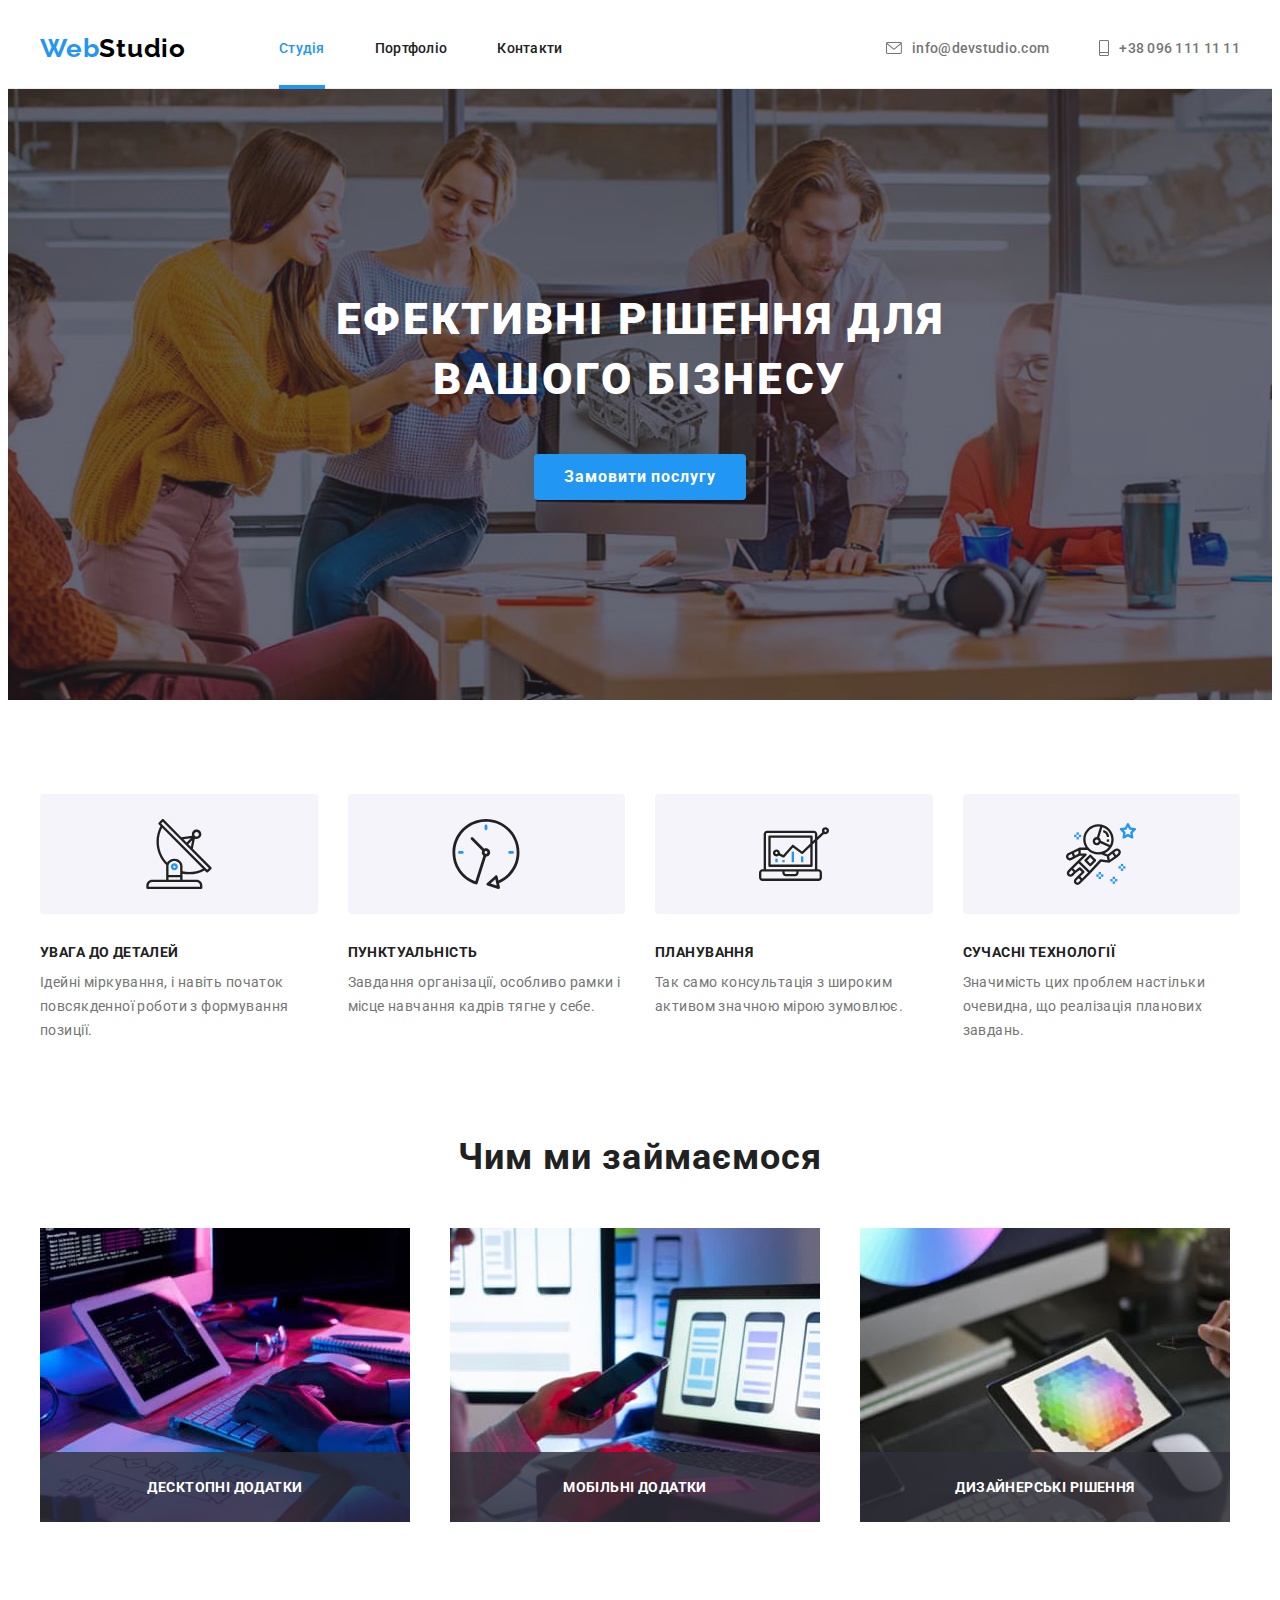
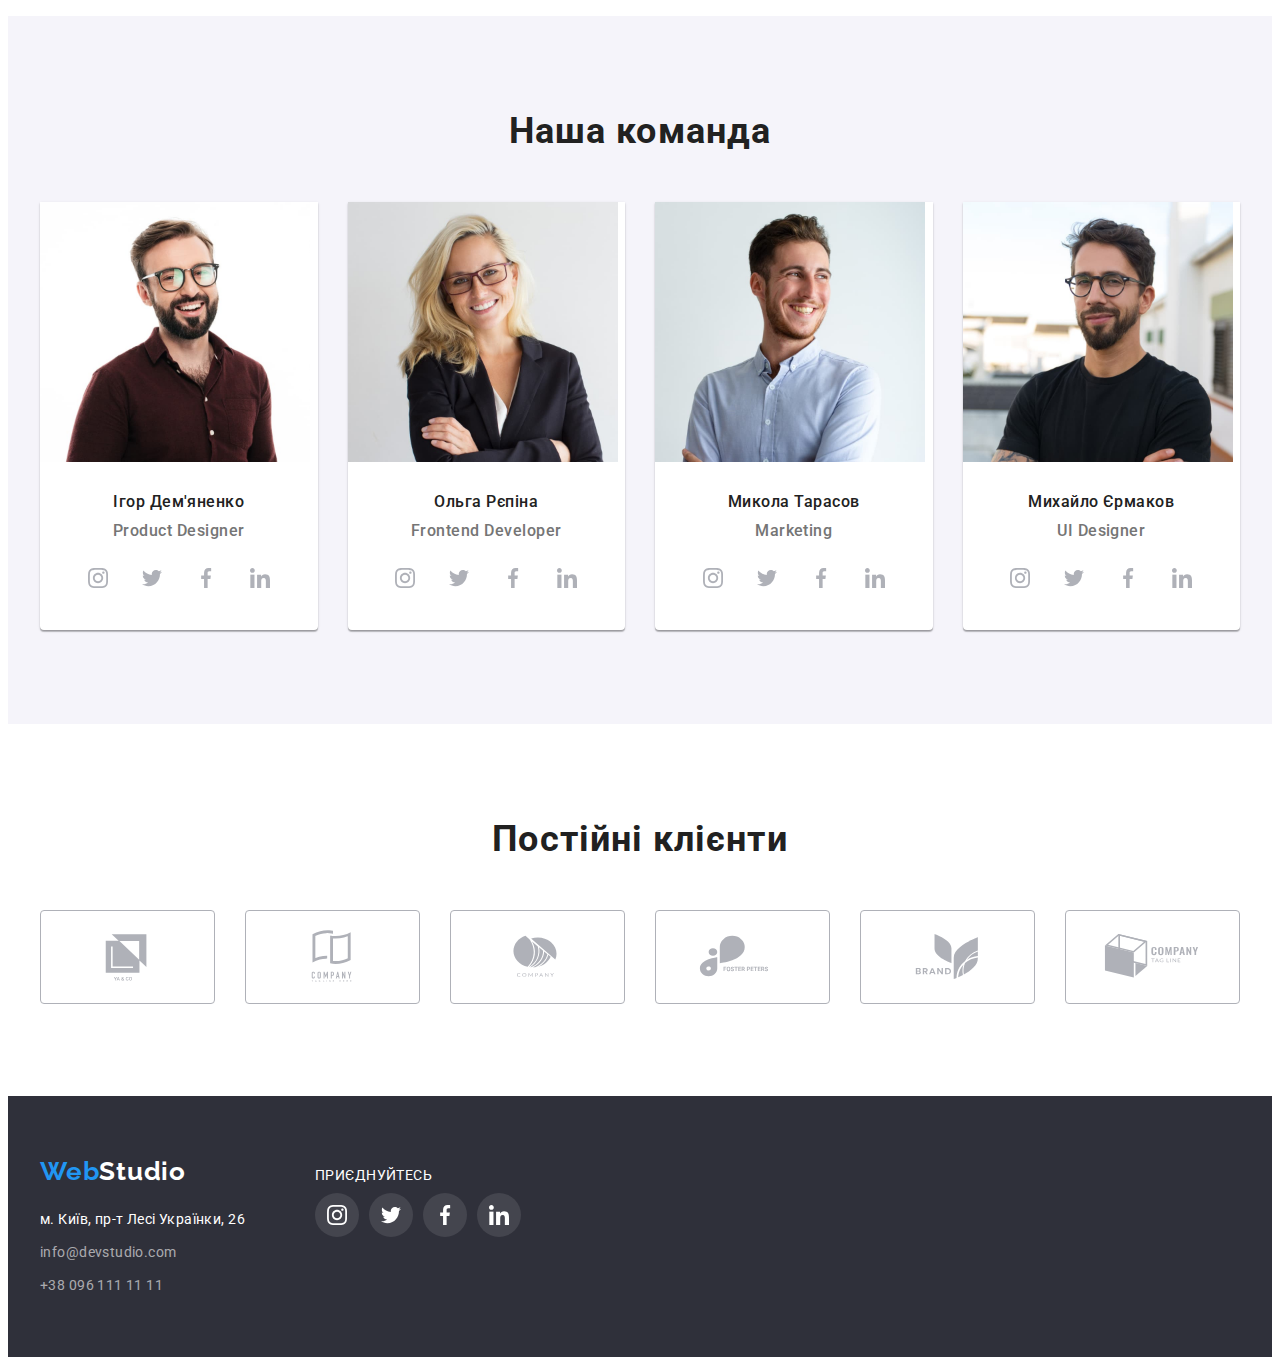
==== index.html @ 65a273dd "Initial commit" ====
<!DOCTYPE html>
<html lang="uk">

<head>
  <meta charset="UTF-8" />
  <meta http-equiv="X-UA-Compatible" content="IE=edge" />
  <meta name="viewport" content="width=device-width, initial-scale=1.0" />
  <title>Головна</title>
  <link rel="preconnect" href="https://fonts.googleapis.com" />
  <link rel="preconnect" href="https://fonts.gstatic.com" crossorigin />
  <link href="https://fonts.googleapis.com/css2?family=Raleway:wght@700&family=Roboto:wght@400;500;700;900&display=swap"
    rel="stylesheet" />
  <link rel="stylesheet" href="https://cdnjs.cloudflare.com/ajax/libs/modern-normalize/1.1.0/modern-normalize.min.css"
    integrity="sha512-wpPYUAdjBVSE4KJnH1VR1HeZfpl1ub8YT/NKx4PuQ5NmX2tKuGu6U/JRp5y+Y8XG2tV+wKQpNHVUX03MfMFn9Q=="
    crossorigin="anonymous" referrerpolicy="no-referrer" />
  <link rel="stylesheet" href="./css/styles.css" />
</head>

<body class="body">
  <!-- Основна навігація сайту -->
  <header class="header">
    <div class="container header-container">
      <a class="header-logo link" href="./index.html">Web<span class="header-logo-second">Studio</span></a>
      <nav class="header-nav">
        <ul class="header-nav-list list">
          <li class="header-nav-item">
            <a class="header-link link current" href="./index.html">Студія</a>
          </li>
          <li class="header-nav-item">
            <a class="header-link link" href="./portfolio.html">Портфоліо</a>
          </li>
          <li class="header-nav-item">
            <a class="header-link link" href="">Контакти</a>
          </li>
        </ul>
      </nav>
      <ul class="header-contacts-list list">
        <li class="header-contacts-item">
          <a class="header-contacts-link link" href="mailto:info@devstudio.com">
            <svg class="contacts-icon" width="16" height="12">
              <use href="./images/icons.svg#envelope"></use>
            </svg>
            info@devstudio.com
          </a>
        </li>
        <li class="header-contacts-item">
          <a class="header-contacts-link link" href="tel:+380961111111">
            <svg class="contacts-icon" width="10" height="16">
              <use href="./images/icons.svg#smartphone"></use>
            </svg>
            +38 096 111 11 11
          </a>
        </li>
      </ul>
    </div>
  </header>
  <main class="main">
    <!-- Секція Hero -->
    <section class="hero">
      <div class="container">
        <div>
          <h1 class="hero-title">Ефективні рішення для вашого бізнесу</h1>
        </div>
        <button class="hero-button is-hidden" type="button" data-modal-open>Замовити послугу</button>
        <div class="backdrop is-hidden" data-modal>
          <div class="modal">
            <button class="modal-close-btn" data-modal-close>
              <svg class="modal-close-icon" width="11" height="11">
                <use href="./images/icons.svg#close"></use>
              </svg>
            </button>
          </div>
        </div>
      </div>
    </section>
    <!-- Особливості -->
    <section class="features section">
      <div class="container">
        <h2 class="section-title visually-hidden">Особливості</h2>
        <ul class="features list cards-set">
          <li class="features-list-item cards-set-item">
            <div class="features-bg">
              <svg width="70" height="70">
                <use href="./images/icons.svg#antenna"></use>
              </svg>
            </div>
            <h3 class="features item-title">Увага до деталей</h3>
            <p class="features-item-desc">
              Ідейні міркування, і навіть початок повсякденної роботи з формування позиції.
            </p>
          </li>
          <li class="features-list-item cards-set-item">
            <div class="features-bg">
              <svg width="70" height="70">
                <use href="./images/icons.svg#clock"></use>
              </svg>
            </div>
            <h3 class="features item-title">Пунктуальність</h3>
            <p class="features-item-desc">
              Завдання організації, особливо рамки і місце навчання кадрів тягне у себе.
            </p>
          </li>
          <li class="features-list-item cards-set-item">
            <div class="features-bg">
              <svg width="70" height="70">
                <use href="./images/icons.svg#diagram"></use>
              </svg>
            </div>
            <h3 class="features item-title">Планування</h3>
            <p class="features-item-desc">
              Так само консультація з широким активом значною мірою зумовлює.
            </p>
          </li>
          <li class="features-list-item cards-set-item">
            <div class="features-bg">
              <svg width="70" height="70">
                <use href="./images/icons.svg#astronaut"></use>
              </svg>
            </div>
            <h3 class="features item-title">Сучасні технології</h3>
            <p class="features-item-desc">
              Значимість цих проблем настільки очевидна, що реалізація планових завдань.
            </p>
          </li>
        </ul>
      </div>
    </section>
    <!-- Чим ми займаємося -->
    <section class="services section">
      <div class="container">
        <h2 class="section-title">Чим ми займаємося</h2>
        <ul class="services list cards-set">
          <li class="services-list-item cards-set-item">
            <img class="services-img" src="./images/index/services/box-1.jpg" alt="Розробка програмного забезпечення"
              width="370" height="294" />
            <div class="services-title">
              <p>Десктопні додатки</p>
            </div>

          </li>
          <li class="services-list-item cards-set-item">
            <img class="services-img" src="./images/index/services/box-2.jpg" alt="Верстка макету сайту" width="370"
              height="294" />
            <div class="services-title">
              <p>Мобільні додатки</p>
            </div>

          </li>
          <li class="services-list-item cards-set-item">
            <img class="services-img" src="./images/index/services/box-3.jpg" alt="Розробка дизайну сайту" width="370"
              height="294" />
            <div class="services-title">
              <p>Дизайнерські рішення</p>
            </div>

          </li>
        </ul>
      </div>
    </section>
    <!-- Наша команда -->
    <section class="team section">
      <div class="container">
        <h2 class="section-title">Наша команда</h2>
        <ul class="team list cards-set">
          <li class="team-item cards-set-item">
            <img class="team-img" src="./images/index/team/team-card-1.jpg" alt="Фото Ігоря Дем'яненка" width="270"
              height="260" />
            <div class="team-item-block">
              <h3 class="team-item-title">Ігор Дем'яненко</h3>
              <p class="team-item-desc" lang="en">Product Designer</p>
              <ul class="social list">
                <li class="social-item">
                  <a class="social-link link" href="https://instagram.com/" target="_blank" rel="noopener noreferrer"
                    aria-label="Instagram">
                    <svg class="social-icon" width="20" height="20">
                      <use href="./images/icons.svg#instagram"></use>
                    </svg>
                  </a>
                </li>
                <li class="social-item">
                  <a class="social-link link" href="https://twitter.com/" target="_blank" rel="noopener noreferrer"
                    aria-label="Twitter">
                    <svg class="social-icon" width="20" height="20">
                      <use href="./images/icons.svg#twitter"></use>
                    </svg>
                  </a>
                </li>
                <li class="social-item">
                  <a class="social-link link" href="https://facebook.com/" target="_blank" rel="noopener noreferrer"
                    aria-label="Facebook">
                    <svg class="social-icon" width="20" height="20">
                      <use href="./images/icons.svg#facebook"></use>
                    </svg>
                  </a>
                </li>
                <li class="social-item">
                  <a class="social-link link" href="https://linkedin.com/" target="_blank" rel="noopener noreferrer"
                    aria-label="LinkedIn">
                    <svg class="social-icon" width="20" height="20">
                      <use href="./images/icons.svg#linkedin"></use>
                    </svg>
                  </a>
                </li>
              </ul>
            </div>
          </li>
          <li class="team-item cards-set-item">
            <img class="team-img" src="./images/index/team/team-card-2.jpg" alt="Фото Ольги Рєпіної" width="270"
              height="260" />
            <div class="team-item-block">
              <h3 class="team-item-title">Ольга Рєпіна</h3>
              <p class="team-item-desc" lang="en">Frontend Developer</p>
              <ul class="social list">
                <li class="social-item">
                  <a class="social-link link" href="https://instagram.com/" target="_blank" rel="noopener noreferrer"
                    aria-label="Instagram">
                    <svg class="social-icon" width="20" height="20">
                      <use href="./images/icons.svg#instagram"></use>
                    </svg>
                  </a>
                </li>
                <li class="social-item">
                  <a class="social-link link" href="https://twitter.com/" target="_blank" rel="noopener noreferrer"
                    aria-label="Twitter">
                    <svg class="social-icon" width="20" height="20">
                      <use href="./images/icons.svg#twitter"></use>
                    </svg>
                  </a>
                </li>
                <li class="social-item">
                  <a class="social-link link" href="https://facebook.com/" target="_blank" rel="noopener noreferrer"
                    aria-label="Facebook">
                    <svg class="social-icon" width="20" height="20">
                      <use href="./images/icons.svg#facebook"></use>
                    </svg>
                  </a>
                </li>
                <li class="social-item">
                  <a class="social-link link" href="https://linkedin.com/" target="_blank" rel="noopener noreferrer"
                    aria-label="LinkedIn">
                    <svg class="social-icon" width="20" height="20">
                      <use href="./images/icons.svg#linkedin"></use>
                    </svg>
                  </a>
                </li>
              </ul>
            </div>
          </li>
          <li class="team-item cards-set-item">
            <img class="team-img" src="./images/index/team/team-card-3.jpg" alt="Фото Миколи Тарасова" width="270"
              height="260" />
            <div class="team-item-block">
              <h3 class="team-item-title">Микола Тарасов</h3>
              <p class="team-item-desc" lang="en">Marketing</p>
              <ul class="social list">
                <li class="social-item">
                  <a class="social-link link" href="https://instagram.com/" target="_blank" rel="noopener noreferrer"
                    aria-label="Instagram">
                    <svg class="social-icon" width="20" height="20">
                      <use href="./images/icons.svg#instagram"></use>
                    </svg>
                  </a>
                </li>
                <li class="social-item">
                  <a class="social-link link" href="https://twitter.com/" target="_blank" rel="noopener noreferrer"
                    aria-label="Twitter">
                    <svg class="social-icon" width="20" height="20">
                      <use href="./images/icons.svg#twitter"></use>
                    </svg>
                  </a>
                </li>
                <li class="social-item">
                  <a class="social-link link" href="https://facebook.com/" target="_blank" rel="noopener noreferrer"
                    aria-label="Facebook">
                    <svg class="social-icon" width="20" height="20">
                      <use href="./images/icons.svg#facebook"></use>
                    </svg>
                  </a>
                </li>
                <li class="social-item">
                  <a class="social-link link" href="https://linkedin.com/" target="_blank" rel="noopener noreferrer"
                    aria-label="LinkedIn">
                    <svg class="social-icon" width="20" height="20">
                      <use href="./images/icons.svg#linkedin"></use>
                    </svg>
                  </a>
                </li>
              </ul>
            </div>
          </li>
          <li class="team-item cards-set-item">
            <img class="team-img" src="./images/index/team/team-card-4.jpg" alt="Фото Михайла Єрмакова" width="270"
              height="260" />
            <div class="team-item-block">
              <h3 class="team-item-title">Михайло Єрмаков</h3>
              <p class="team-item-desc" lang="en">UI Designer</p>
              <ul class="social list">
                <li class="social-item">
                  <a class="social-link link" href="https://instagram.com/" target="_blank" rel="noopener noreferrer"
                    aria-label="Instagram">
                    <svg class="social-icon" width="20" height="20">
                      <use href="./images/icons.svg#instagram"></use>
                    </svg>
                  </a>
                </li>
                <li class="social-item">
                  <a class="social-link link" href="https://twitter.com/" target="_blank" rel="noopener noreferrer"
                    aria-label="Twitter">
                    <svg class="social-icon" width="20" height="20">
                      <use href="./images/icons.svg#twitter"></use>
                    </svg>
                  </a>
                </li>
                <li class="social-item">
                  <a class="social-link link" href="https://facebook.com/" target="_blank" rel="noopener noreferrer"
                    aria-label="Facebook">
                    <svg class="social-icon" width="20" height="20">
                      <use href="./images/icons.svg#facebook"></use>
                    </svg>
                  </a>
                </li>
                <li class="social-item">
                  <a class="social-link link" href="https://linkedin.com/" target="_blank" rel="noopener noreferrer"
                    aria-label="LinkedIn">
                    <svg class="social-icon" width="20" height="20">
                      <use href="./images/icons.svg#linkedin"></use>
                    </svg>
                  </a>
                </li>
              </ul>
            </div>
          </li>
        </ul>
      </div>
    </section>
    <!-- Наші постійні клієнти -->
    <section class="client section">
      <div class="container">
        <h2 class="section-title">Постійні клієнти</h2>
        <ul class="client list cards-set">
          <li class="client-item cards-set-item">
            <a class="client-link link" href="#" target="_blank" rel="noopener noreferrer" aria-label="Client 1">
              <svg class="client-icon" width="106" height="60">
                <use href="./images/icons.svg#Logo"></use>
              </svg>
            </a>
          </li>
          <li class="client-item cards-set-item">
            <a class="client-link link" href="#" target="_blank" rel="noopener noreferrer" aria-label="Client 1">
              <svg class="client-icon" width="106" height="60">
                <use href="./images/icons.svg#Logo-1"></use>
              </svg>
            </a>
          </li>
          <li class="client-item cards-set-item">
            <a class="client-link link" href="#" target="_blank" rel="noopener noreferrer" aria-label="Client 1">
              <svg class="client-icon" width="106" height="60">
                <use href="./images/icons.svg#Logo-2"></use>
              </svg>
            </a>
          </li>
          <li class="client-item cards-set-item">
            <a class="client-link link" href="#" target="_blank" rel="noopener noreferrer" aria-label="Client 1">
              <svg class="client-icon" width="106" height="60">
                <use href="./images/icons.svg#Logo-3"></use>
              </svg>
            </a>
          </li>
          <li class="client-item cards-set-item">
            <a class="client-link link" href="#" target="_blank" rel="noopener noreferrer" aria-label="Client 1">
              <svg class="client-icon" width="106" height="60">
                <use href="./images/icons.svg#Logo-4"></use>
              </svg>
            </a>
          </li>
          <li class="client-item cards-set-item">
            <a class="client-link link" href="#" target="_blank" rel="noopener noreferrer" aria-label="Client 1">
              <svg class="client-icon" width="106" height="60">
                <use href="./images/icons.svg#Logo-5"></use>
              </svg>
            </a>
          </li>
        </ul>
      </div>
    </section>
  </main>
  <!-- Наша адреса -->
  <footer class="footer">
    <div class="container">
      <div>
        <a class="footer-logo link" href="./index.html">Web<span class="footer-logo-second">Studio</span></a>
        <address class="address">
          <ul class="list">
            <li class="footer-list-item">
              <a class="map-link link" href="https://goo.gl/maps/CPtrU1FHBa2aNyZL9" target="_blank"
                rel="noopener noreferrer">м. Київ, пр-т Лесі Українки, 26<br />
              </a>
            </li>
            <li class="footer-list-item">
              <a class="mail-link link" href="mailto:info@devstudio.com">info@devstudio.com<br /> </a>
            </li>
            <li class="footer-list-item">
              <a class="tel-link link" href="tel:+380961111111">+38 096 111 11 11</a>
            </li>
          </ul>
        </address>
      </div>
      <div class="dark-bg-social">
        <p class="dark-bg-title item-title">Приєднуйтесь</p>
        <ul class="social list">
          <li class="social-item">
            <a class="dark-bg-link social-link link" href="https://instagram.com/" target="_blank"
              rel="noopener noreferrer" aria-label="Instagram">
              <svg class="social-icon" width="20" height="20">
                <use href="./images/icons.svg#instagram"></use>
              </svg>
            </a>
          </li>
          <li class="social-item">
            <a class="dark-bg-link social-link link" href="https://twitter.com/" target="_blank"
              rel="noopener noreferrer" aria-label="Twitter">
              <svg class="social-icon" width="20" height="20">
                <use href="./images/icons.svg#twitter"></use>
              </svg>
            </a>
          </li>
          <li class="social-item">
            <a class="dark-bg-link social-link link" href="https://facebook.com/" target="_blank"
              rel="noopener noreferrer" aria-label="Facebook">
              <svg class="social-icon" width="20" height="20">
                <use href="./images/icons.svg#facebook"></use>
              </svg>
            </a>
          </li>
          <li class="social-item">
            <a class="dark-bg-link social-link link" href="https://linkedin.com/" target="_blank"
              rel="noopener noreferrer" aria-label="LinkedIn">
              <svg class="social-icon" width="20" height="20">
                <use href="./images/icons.svg#linkedin"></use>
              </svg>
            </a>
          </li>
        </ul>
      </div>
    </div>
  </footer>
  <script src="./js/modal.js"></script>
</body>

</html>
---- css/styles.css ----
:root {
  /* Шрифти */
  --main-font: Roboto, sans-serif;
  --secondary-font: Raleway, sans-serif;

  /* Відстань між літерами */
  --ls-6: 0.06em;
  --ls-3: 0.03em;
  --ls-2: 0.02em;

  /* Розміри та жирність шрифту */
  --main-txt-size: 14px;
  --bold-f: 700;
  --line-h: calc(16 / 14);

  /* Кольори тексту */
  --main-txt-color: #212121;
  --secondary-txt-color: #757575;
  --accent-txt-color: #2196f3;
  --light-txt-color: #ffffff;
  --dark-txt-color: #000000;
  --contacts-txt-color: rgba(255, 255, 255, 0.6);

  /* Кольори фону */
  --main-bgc: #ffffff;
  --dark-bgc: #2f303a;
  --light-bgc: #f5f4fa;
  --accent-bgc: #2196f3;
  --accent-bgc-hover: #188ce8;
  --social-bgc: #afb1b8;
  --social-dark-bgc: #646464;

  /* Кольори рамок */
  --social-brd: #afb1b8;

  /* Сітки */
  --indent: 30px;
  --items: 3;

  /* Анімації */
  --timing-function: cubic-bezier(0.4, 0, 0.2, 1);
}

/**
  |============================
  | Базові стилі
  |============================
*/
body {
  font-family: var(--main-font);
  color: var(--main-txt-color);
  background-color: var(--main-bgc);
}

/* Скидання стилів */
h1,
h2,
h3,
h4,
h5,
h6,
p {
  margin: 0;
}

img {
  display: block;
}

.list {
  list-style: none;
  margin: 0;
  padding: 0;
}

.link {
  text-decoration: none;
  color: currentColor;
}

.container {
  width: 1200px;
  padding-left: 15px;
  padding-right: 15px;
  margin-left: auto;
  margin-right: auto;
}

.section {
  padding-top: 94px;
  padding-bottom: 94px;
}

/* Хедер */
.header {
  border-bottom: 1px solid #ececec;
}

.header-container {
  display: flex;
  align-items: center;
}

.header-logo {
  font-family: var(--secondary-font);
  font-weight: var(--bold-f);
  font-size: 26px;
  line-height: calc(31 / 26);
  letter-spacing: var(--ls-3);
  color: var(--accent-txt-color);

  margin-right: 93px;
  transition: color 250ms var(--timing-function);
}

.header-logo-second {
  color: var(--dark-txt-color);
}

.header-nav {
  margin-right: auto;
}

.header-nav-list,
.header-contacts-list {
  display: flex;
}

.header-nav-list .header-nav-item + .header-nav-item {
  margin-left: 50px;
}

.header-link {
  display: block;
  padding: 28px 0;
  font-weight: 500;
  font-size: var(--main-txt-size);
  line-height: var(--line-h);
  letter-spacing: var(--ls-2);
  color: var(--main-txt-color);

  position: relative;
  transition: color 250ms var(--timing-function);
}

.header-link::after {
  content: "";
  display: block;
  width: 100%;
  height: 4px;
  background-color: var(--accent-bgc);

  position: absolute;
  left: 0;
  bottom: -4.5px;
  opacity: 0;
  transition: opacity 250ms var(--timing-function);
}

.header-link.current::after,
.header-link:hover::after,
.header-link:focus::after {
  opacity: 1;
}

.header-contacts-list {
  font-weight: 500;
  font-size: var(--main-txt-size);
  line-height: var(--line-h);
  letter-spacing: var(--ls-2);
  color: var(--contacts-txt-color);
}

.header-contacts-item {
  display: flex;
  align-items: center;
  margin-right: 50px;
}

.header-contacts-item:last-child {
  margin-right: 0;
}

.contacts-icon {
  margin-right: 10px;
}

.header-contacts-item > .header-contacts-item:last-child {
  margin-right: 0;
}

.header-contacts-link {
  display: flex;
  align-items: center;
  padding-top: 32px;
  padding-bottom: 32px;
  color: var(--secondary-txt-color);
  fill: currentColor;
  transition: color 250ms var(--timing-function);
}

.header-link.current,
.header-link:hover,
.header-link:focus,
.header-contacts-link:hover,
.header-contacts-link:focus {
  color: var(--accent-txt-color);
}

/* Hero */
.hero {
  background-color: var(--dark-bgc);
  text-align: center;
  padding-top: 200px;
  padding-bottom: 200px;
  max-width: 1600px;
  margin-left: auto;
  margin-right: auto;
  background-color: #c4c4c4;
  background-image: linear-gradient(
      rgba(47, 48, 58, 0.4),
      rgba(47, 48, 58, 0.4)
    ),
    url(../images/index/hero/hero.jpg);
  background-position: center;
  background-repeat: no-repeat;
  background-size: cover;
}

.hero > div {
  width: 696px;
}

.hero-title {
  font-weight: 900;
  font-size: 44px;
  line-height: calc(60 / 44);
  letter-spacing: var(--ls-6);
  text-transform: uppercase;
  color: var(--main-bgc);

  margin-bottom: 45px;
}

.hero-button {
  background-color: var(--accent-bgc);
  font-family: inherit;
  font-weight: var(--bold-f);
  font-size: 16px;
  line-height: calc(30 / 16);
  letter-spacing: var(--ls-6);
  color: var(--light-txt-color);

  padding: 8px 30px;
  border-radius: 4px;
  border-width: 0;

  transition: background-color 250ms var(--timing-function),
    color 250ms var(--timing-function);
}

.hero-button:hover,
.hero-button:focus {
  cursor: pointer;
  background-color: var(--accent-bgc-hover);
}

/* Модальне вікно */
.backdrop {
  position: fixed;
  top: 0;
  left: 0;
  width: 100%;
  height: 100%;
  background-color: rgba(0, 0, 0, 0.2);
  transition: opacity 500ms var(--timing-function);
  z-index: 1;
}

.backdrop.is-hidden {
  opacity: 0;
  pointer-events: none;
}

.modal {
  width: 528px;
  height: 581px;
  border-radius: 4px;
  background-color: var(--main-bgc);
  box-shadow: 0 1px 3px 0 rgba(0, 0, 0, 0.12);
  box-shadow: 0 1px 1px 0 rgba(0, 0, 0, 0.14);
  box-shadow: 0 2px 1px 0 rgba(0, 0, 0, 0.2);

  position: absolute;
  top: 50%;
  left: 50%;
  transform: translate(-50%, -50%);
}

.modal-close-btn {
  position: absolute;
  top: 8px;
  right: 8px;

  width: 30px;
  height: 30px;

  background-color: var(--main-bgc);
  border-radius: 50%;
  border-color: rgba(0, 0, 0, 0.1);

  display: flex;
  align-items: center;
  justify-content: center;

  transition: background-color 250ms var(--timing-function);
}

.modal-close-btn:hover,
.modal-close-btn:focus {
  cursor: pointer;
}

/* Приховування заголовку */
.visually-hidden {
  border: 0;
  clip: rect(0 0 0 0);
  height: auto;
  margin: 0;
  overflow: hidden;
  padding: 0;
  position: absolute;
  width: 0;
  white-space: nowrap;
}

/* Заголовки секцій */
.section-title {
  font-size: 36px;
  line-height: calc(42 / 36);
  text-align: center;
  letter-spacing: var(--ls-3);

  margin-bottom: 50px;
}

/**
  |============================
  | Набір карток
  |============================
*/
.cards-set {
  display: flex;
  flex-wrap: wrap;
  gap: var(--indent);
}

.cards-set-item {
  flex-basis: calc((100% - var(--indent) * (var(--items) - 1)) / var(--items));
}

/* Особливості */
.features.section {
  padding-bottom: 0;
}
.features.list {
  --items: 4;
}

.features-bg {
  display: flex;
  justify-content: center;
  align-items: center;

  height: 120px;
  background-color: #f5f4fa;
  margin-bottom: 30px;
  border-radius: 4px;
}

.item-title {
  font-size: var(--main-txt-size);
  line-height: var(--line-h);
  letter-spacing: var(--ls-3);
  text-transform: uppercase;

  margin-bottom: 10px;
}

.features-item-desc {
  font-size: var(--main-txt-size);
  line-height: calc(24 / 14);
  letter-spacing: var(--ls-3);
  color: var(--secondary-txt-color);
}

/* Чим ми займаємося */
.services-list-item {
  position: relative;
}

.services-title > p {
  display: flex;
  justify-content: center;
  align-items: center;
  position: absolute;
  left: 0;
  bottom: 0;
  width: 370px;
  height: 70px;

  font-size: var(--main-txt-size);
  line-height: var(--line-h);
  font-weight: var(--bold-f);
  letter-spacing: var(--ls-3);
  color: var(--light-txt-color);
  text-transform: uppercase;

  background-color: rgba(47, 48, 58, 0.8);
}

/* Наша команда */
.team.section {
  background-color: var(--light-bgc);
}

.team.list {
  --items: 4;
}

.team-item {
  background-color: var(--main-bgc);
  border-radius: 0 0 4px 4px;
  box-shadow: 0 1px 3px 0 rgba(0, 0, 0, 0.12), 0 1px 1px 0 rgba(0, 0, 0, 0.14),
    0 2px 1px 0 rgba(0, 0, 0, 0.2);
}

.team-item-block {
  padding: 30px;
}

.team-item-title {
  font-weight: 500;
  font-size: 16px;
  line-height: calc(19 / 16);
  text-align: center;
  letter-spacing: var(--ls-3);
  margin-bottom: 10px;
}

.team-item-desc {
  font-weight: 500;
  line-height: calc(19 / 16);
  text-align: center;
  letter-spacing: var(--ls-3);
  color: var(--secondary-txt-color);
  margin-bottom: 16px;
}

.social.list {
  display: flex;
  justify-content: center;
  gap: 10px;
}

.social-link {
  display: flex;
  align-items: center;
  justify-content: center;

  width: 44px;
  height: 44px;
  border-radius: 50%;

  fill: var(--social-bgc);

  transition: background-color 250ms var(--timing-function),
    fill 250ms var(--timing-function);
}

.social-link:hover,
.social-link:focus {
  background-color: var(--accent-bgc);
  fill: var(--main-bgc);
}

.social-link:hover .social-icon,
.social-link:focus .social-icon {
  fill: #ffffff;
}

/* Наші постійні клієнти */

.client.list {
  --items: 6;
}

.client-item {
  width: 170px;
  height: 92px;
}

.client-link {
  display: flex;
  justify-content: center;
  align-items: center;
  height: 92px;
  border: 1px solid var(--social-brd);
  border-radius: 4px;
  fill: var(--social-bgc);

  transition: fill 250ms var(--timing-function),
    border-color 250ms var(--timing-function);
}

.client-link:hover,
.client-link:focus {
  fill: var(--accent-bgc);
  border-color: var(--accent-bgc);
}

/* Футер */
.footer {
  background-color: var(--dark-bgc);

  padding-top: 60px;
  padding-bottom: 60px;
}

.footer-logo {
  font-family: var(--secondary-font);
  font-weight: var(--bold-f);
  font-size: 26px;
  line-height: calc(31 / 26);
  letter-spacing: var(--ls-3);
  color: var(--accent-txt-color);

  display: block;
  margin-bottom: 20px;

  transition: color 250ms var(--timing-function);
}

.footer-logo-second {
  color: var(--light-txt-color);
}

.footer-list-item {
  margin-bottom: 9px;
}

.footer-list-item:last-child {
  margin-bottom: 0;
}

.footer > .container {
  display: flex;
  gap: 70px;
  align-items: baseline;
}

.dark-bg-link {
  background-color: rgba(255, 255, 255, 0.1);
}

.dark-bg-link .social-icon {
  fill: #ffffff;
}

.map-link {
  font-size: var(--main-txt-size);
  line-height: calc(24 / 14);
  letter-spacing: var(--ls-3);
  color: var(--light-txt-color);
  font-style: normal;
}

.mail-link,
.tel-link {
  font-size: var(--main-txt-size);
  line-height: calc(24 / 14);
  letter-spacing: var(--ls-3);
  color: var(--contacts-txt-color);
  font-style: normal;

  transition: color 250ms var(--timing-function);
}

.mail-link:hover,
.tel-link:hover,
.mail-link:focus,
.tel-link:focus {
  color: var(--accent-txt-color);
}

.dark-bg-title {
  color: var(--light-txt-color);
}

/**
  |============================
  | Портфоліо
  |============================
*/
/* Фільтр проектів */
.projects-filter-list {
  display: flex;
  justify-content: center;
  gap: 8px;
  margin-bottom: 50px;
}

.category-button {
  background-color: var(--light-bgc);
  font-family: inherit;
  font-weight: 500;
  font-size: 16px;
  line-height: calc(26 / 16);
  letter-spacing: var(--ls-3);
  color: var(--main-txt-color);

  padding: 6px 22px;

  border: 0;
  border-radius: 4px;

  transition: background-color 250ms var(--timing-function),
    color 250ms var(--timing-function), box-shadow 250ms var(--timing-function);
}

.category-button.current-button,
.category-button:hover,
.category-button:focus {
  background-color: var(--accent-bgc);
  color: var(--light-txt-color);
  cursor: pointer;

  box-shadow: 0 3px 1px rgba(0, 0, 0, 0.1), 0 1px 2px rgba(0, 0, 0, 0.08),
    0 2px 2px rgba(0, 0, 0, 0.12);
}

/* Проекти */
.project-link {
  display: block;
  text-decoration: none;
}

.project-link:hover {
  box-shadow: 0 1px 1px 0 rgba(0, 0, 0, 0.12), 0 4px 4px 0 rgba(0, 0, 0, 0.06),
    1px 4px 6px 0 rgba(0, 0, 0, 0.16);
}

.project-desc {
  border: 1px solid #eeeeee;
  padding: 20px 24px;
  border-top: none;
}

.project-name {
  font-size: 18px;
  line-height: calc(36 / 18);
  letter-spacing: var(--ls-6);
  margin-bottom: 4px;
  color: var(--main-txt-color);
}

.project-type {
  line-height: calc(30 / 16);
  letter-spacing: var(--ls-3);
  color: var(--secondary-txt-color);
}

.project-thumb {
  position: relative;
  overflow: hidden;
}

.overlay {
  position: absolute;
  top: 0;
  left: 0;
  width: 100%;
  height: 100%;

  display: flex;
  justify-content: center;
  align-items: center;

  padding: 63px 24px;
  background-color: rgba(33, 150, 243, 0.9);

  transform: translateY(100%);
  transition: transform 250ms var(--timing-function),
    opacity 250ms var(--timing-function);
}

.project-card:hover .overlay {
  transform: translateY(0%);
}

.overlay-desc {
  color: var(--light-txt-color);
  font-size: 18px;
  line-height: calc(28 / 18);
  letter-spacing: var(--ls3);
}
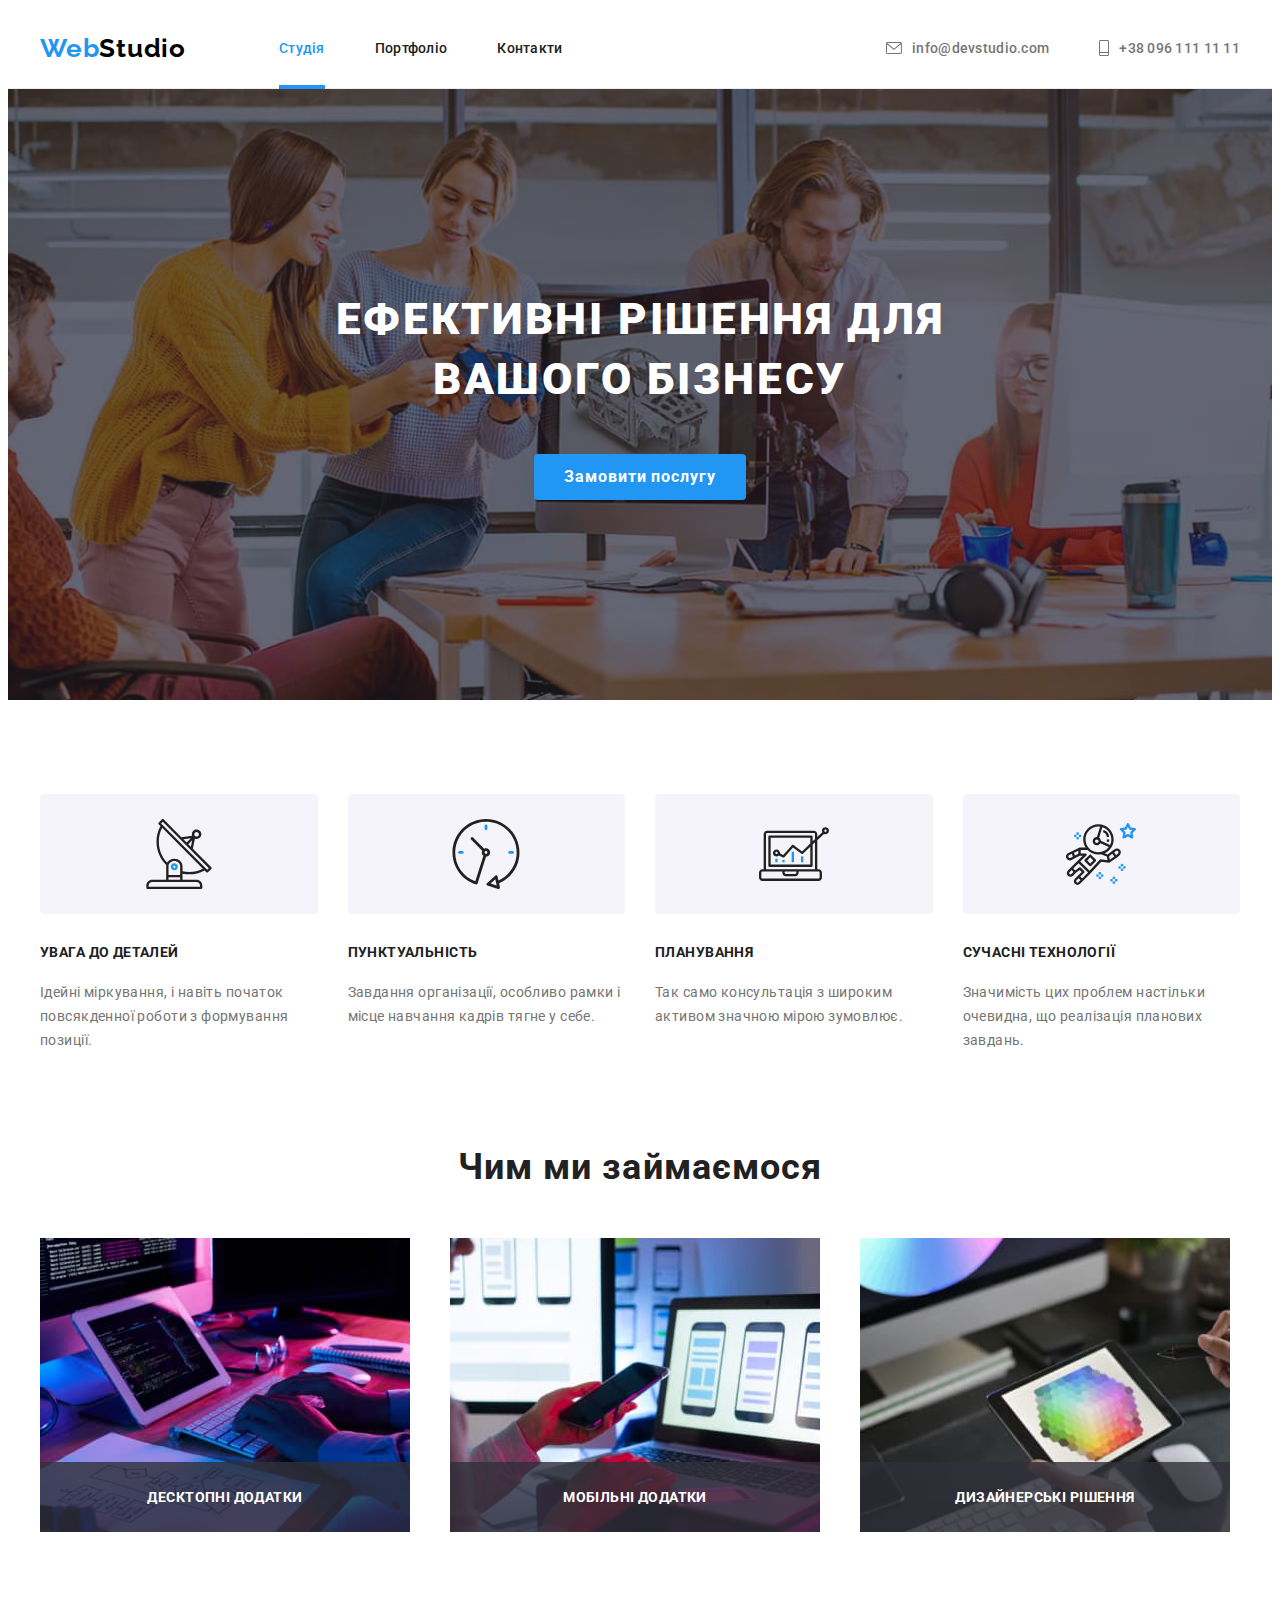
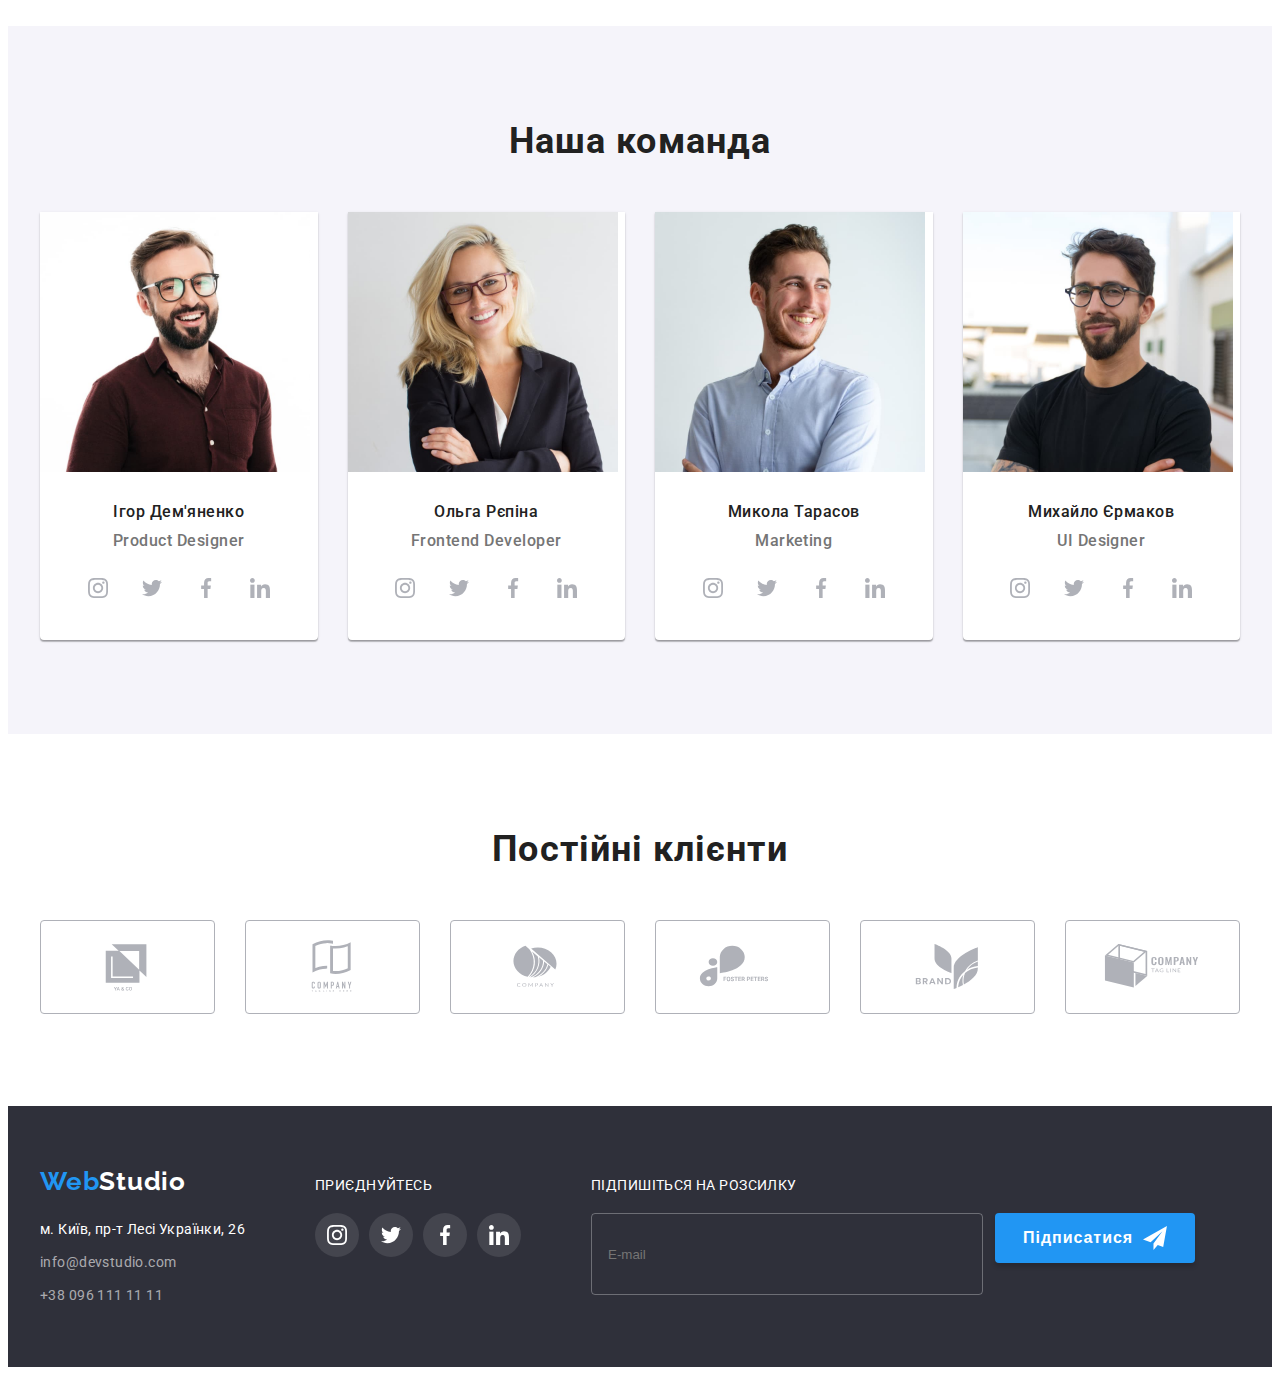
==== commit 31aa5876: "Додає реєстраційну форму і форму підписки" ====
--- a/index.html
+++ b/index.html
@@ -69,6 +69,48 @@
                 <use href="./images/icons.svg#close"></use>
               </svg>
             </button>
+            <form class="regform" name="regform">
+              <strong class="regform-title">Залиште свої дані, ми вам передзвонимо</strong>
+              <div class="regform-group" role="group">
+                <label class="regform-field">
+                  <span class="regform-label">Ім'я</span>
+                  <input type="text" class="regform-input" name="name">
+                  <svg class="regform-icon" width="18" height="18">
+                    <use href="./images/icons.svg#person-black"></use>
+                  </svg>
+                </label>
+                <label class="regform-field">
+                  <span class="regform-label">Телефон</span>
+                  <input type="text" class="regform-input" name="phone">
+                  <svg class="regform-icon" width="18" height="18">
+                    <use href="./images/icons.svg#phone-black"></use>
+                  </svg>
+                </label>
+                <label class="regform-field">
+                  <span class="regform-label">Пошта</span>
+                  <input type="text" class="regform-input" name="mail">
+                  <svg class="regform-icon" width="18" height="18">
+                    <use href="./images/icons.svg#email-black"></use>
+                  </svg>
+                </label>
+                <label class="regform-field">
+                  <span class="regform-label">Коментар</span>
+                  <textarea class="regform-text" name="user-text" rows="5" placeholder="Введіть текст"></textarea>
+                </label>
+              </div>
+              <label class="regform-terms">
+                <input class="regform-checkbox visually-hidden" type="checkbox" name="user-terms">
+                <svg class="regform-checked-icon" width="15" height="16">
+                  <use class="checked-icon" href="./images/icons.svg#check"></use>
+                  <use class="unchecked-icon" href="./images/icons.svg#uncheck"></use>
+                </svg>
+                <span class="regform-desc">
+                  Погоджуюся з розсилкою та приймаю
+                  <a class="regform-link" href="" target="_blank">Умови договору</a>
+                </span>
+              </label>
+              <button class="regform-button button" type="submit">Відправити</button>
+            </form>
           </div>
         </div>
       </div>
@@ -442,6 +484,21 @@
           </li>
         </ul>
       </div>
+      <div class="dark-bg-subscribe">
+        <form class="dark-bg-form">
+          <label for="subscribe" class="dark-bg-title item-title">
+            Підпишіться на розсилку
+          </label>
+          <div class="subscribe-block">
+            <input class="dark-bg-input" type="email" name="subscribe" id="subscribe" placeholder="E-mail">
+            <button class="subscribe-button" type="submit">Підписатися
+              <svg class="subscribe-icon" width="24" height="24">
+                <use href="./images/icons.svg#send"></use>
+              </svg>
+            </button>
+          </div>
+        </form>
+      </div>
     </div>
   </footer>
   <script src="./js/modal.js"></script>
--- a/css/styles.css
+++ b/css/styles.css
@@ -32,6 +32,7 @@
 
   /* Кольори рамок */
   --social-brd: #afb1b8;
+  --accent-brd: #2196f3;
 
   /* Сітки */
   --indent: 30px;
@@ -265,7 +266,11 @@
   background-color: var(--accent-bgc-hover);
 }
 
-/* Модальне вікно */
+/**
+  |============================
+  | Модальне вікно
+  |============================
+*/
 .backdrop {
   position: fixed;
   top: 0;
@@ -295,6 +300,8 @@
   top: 50%;
   left: 50%;
   transform: translate(-50%, -50%);
+
+  padding: 40px;
 }
 
 .modal-close-btn {
@@ -319,6 +326,142 @@
 .modal-close-btn:hover,
 .modal-close-btn:focus {
   cursor: pointer;
+}
+
+.modal-close-icon:hover {
+  fill: var(--accent-bgc);
+  transition: fill 250ms var(--timing-function);
+}
+
+/* Форма реєстрації */
+.regform-title {
+  display: block;
+  margin-bottom: 12px;
+  font-size: 20px;
+  line-height: calc(23 / 20);
+  text-align: center;
+  letter-spacing: var(--ls-3);
+
+  color: #212121;
+}
+
+.regform-group {
+  width: 100%;
+}
+
+.regform-field {
+  position: relative;
+  display: block;
+}
+
+.regform-label {
+  display: flex;
+  justify-content: flex-start;
+  margin-top: 10px;
+  margin-bottom: 4px;
+  font-size: 12px;
+  color: rgba(117, 117, 117, 1);
+  line-height: calc(14.06 / 12);
+}
+
+.regform-input {
+  width: 100%;
+  height: 40px;
+  border: 1px solid rgba(33, 33, 33, 0.2);
+  border-radius: 4px;
+  padding-left: 41px;
+  padding-right: 41px;
+  font-size: 12px;
+}
+
+.regform-input:focus {
+  border-color: var(--accent-bgc);
+  transition: border-color 250ms var(--timing-function);
+}
+
+.regform-input:focus + .regform-icon {
+  fill: var(--accent-bgc);
+  transition: fill 250ms var(--timing-function);
+}
+
+.regform-text {
+  width: 100%;
+  padding: 12px 16px;
+  font-size: 12px;
+  line-height: calc(14 / 12);
+  letter-spacing: 0.01em;
+  margin-bottom: 20px;
+}
+
+.regform-text::placeholder {
+  color: rgba(117, 117, 117, 0.5);
+}
+
+.regform-icon {
+  position: absolute;
+  top: 50%;
+  left: 14px;
+}
+
+.regform-terms {
+  display: flex;
+  align-items: center;
+  justify-content: center;
+  margin-bottom: 30px;
+}
+
+.regform-desc {
+  font-size: var(--main-txt-size);
+  line-height: calc(24 / 14);
+
+  letter-spacing: var(--ls-3);
+
+  color: var(--secondary-txt-color);
+}
+
+.regform-link {
+  font-size: var(--main-txt-size);
+  color: var(--accent-txt-color);
+}
+
+.regform-checked-icon {
+  margin-right: 8px;
+}
+
+.checked-icon {
+  opacity: 0;
+  transition: opacity 250ms var(--timing-function);
+}
+
+.regform-checkbox:checked + .regform-checked-icon .checked-icon {
+  opacity: 1;
+}
+
+.unchecked-icon {
+  transition: opacity 250ms var(--timing-function);
+}
+
+.regform-checkbox:checked + .regform-checked-icon .unchecked-icon {
+  opacity: 0;
+}
+
+.regform-button {
+  width: 200px;
+  height: 50px;
+
+  background-color: var(--accent-bgc);
+  box-shadow: 0px 4px 4px rgba(0, 0, 0, 0.15);
+  border: 0;
+  border-radius: 4px;
+
+  letter-spacing: var(--ls-6);
+  color: #ffffff;
+}
+
+.regform-button:hover {
+  cursor: pointer;
+  background-color: var(--accent-bgc-hover);
+  transition: background-color 250ms var(--timing-function);
 }
 
 /* Приховування заголовку */
@@ -379,12 +522,14 @@
 }
 
 .item-title {
+  display: block;
+
   font-size: var(--main-txt-size);
   line-height: var(--line-h);
   letter-spacing: var(--ls-3);
   text-transform: uppercase;
 
-  margin-bottom: 10px;
+  margin-bottom: 20px;
 }
 
 .features-item-desc {
@@ -595,6 +740,48 @@
 
 .dark-bg-title {
   color: var(--light-txt-color);
+}
+
+.dark-bg-input {
+  width: 358px;
+  height: 50px;
+  color: rgba(255, 255, 255, 0.6);
+  border: 1px solid rgba(255, 255, 255, 0.3);
+  border-radius: 4px;
+  padding: 15px 16px;
+  margin-right: 12px;
+  background-color: transparent;
+}
+
+.subscribe-block {
+  display: flex;
+}
+
+.subscribe-button {
+  display: flex;
+  align-items: center;
+  width: 200px;
+  height: 50px;
+  padding: 10px 28px;
+  background-color: var(--accent-bgc);
+  border: 0;
+  border-radius: 4px;
+  box-shadow: 0px 4px 4px rgba(0, 0, 0, 0.15);
+  color: var(--light-txt-color);
+  font-size: 16px;
+  font-weight: var(--bold-f);
+  line-height: calc(30 / 16);
+  letter-spacing: var(--ls-6);
+
+  transition: opacity 250ms var(--timing-function);
+}
+
+.subscribe-button:hover {
+  cursor: pointer;
+}
+
+.subscribe-icon {
+  margin-left: 10px;
 }
 
 /**
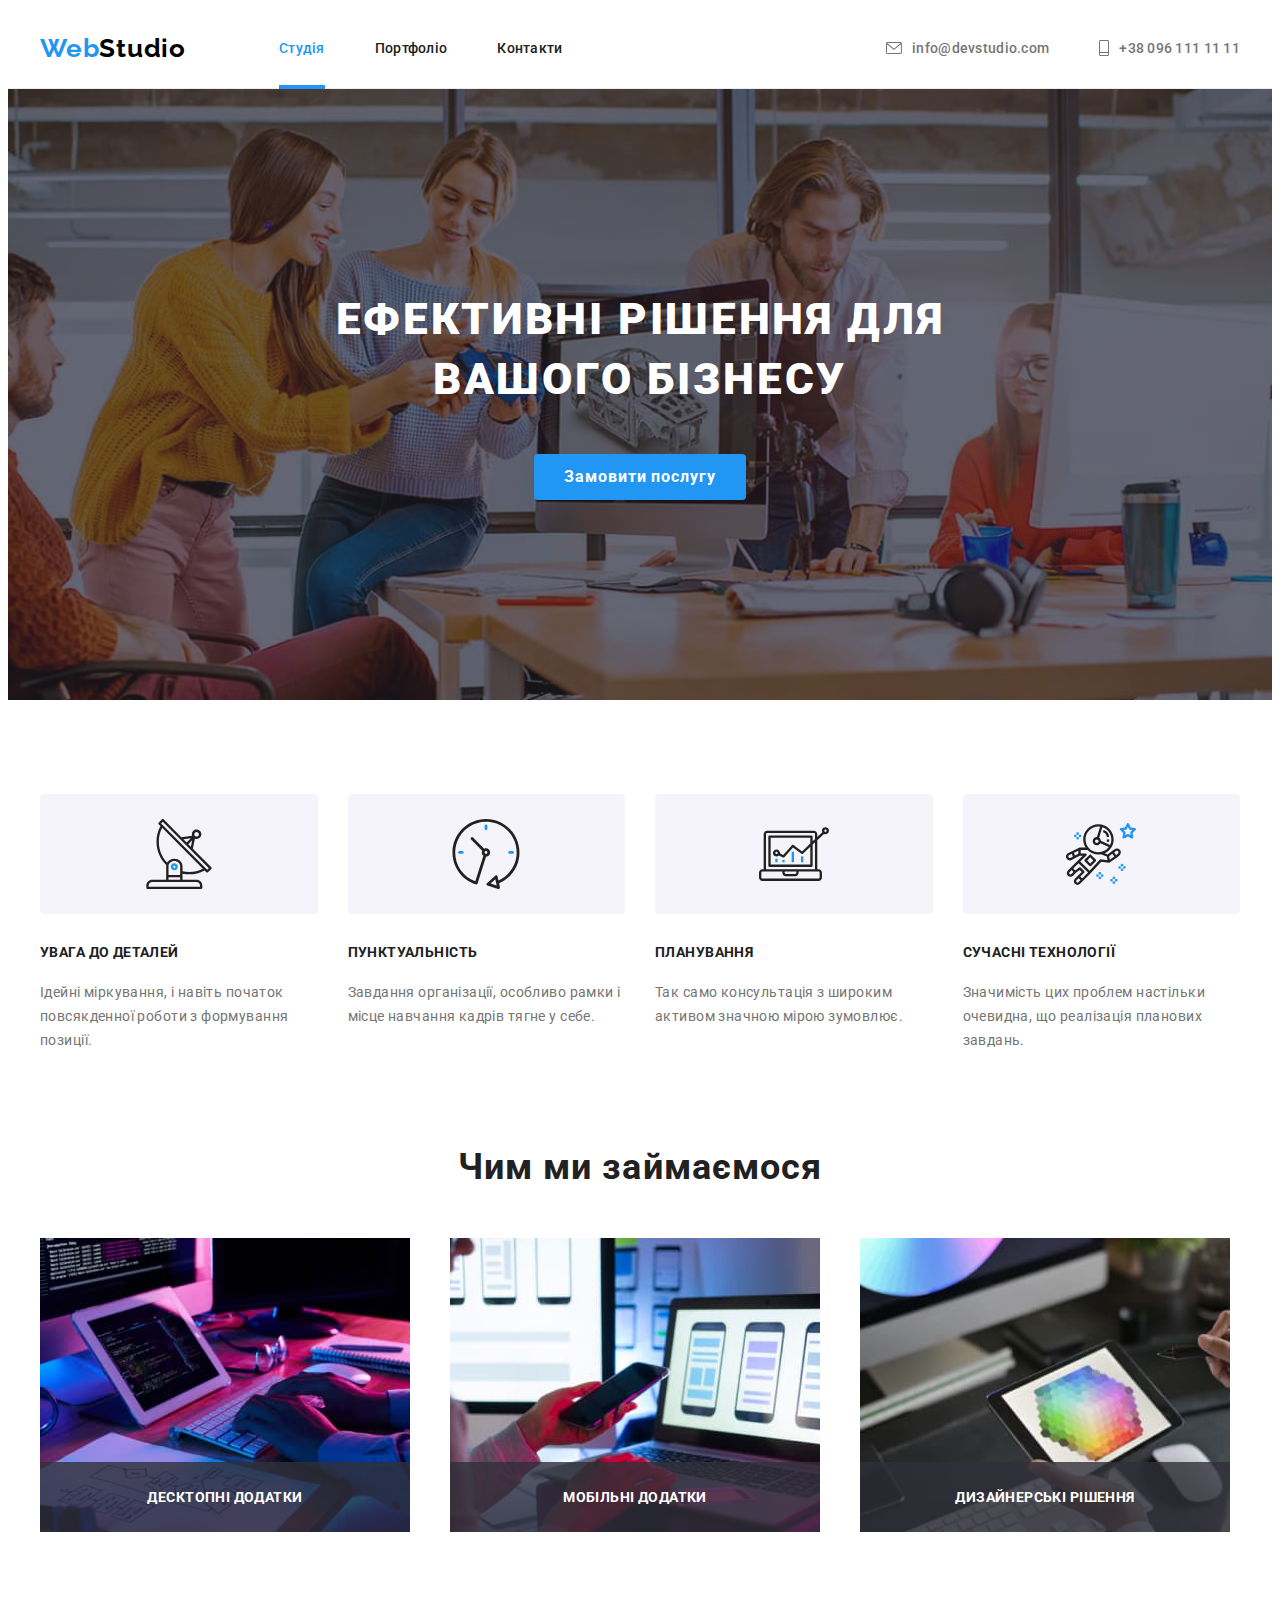
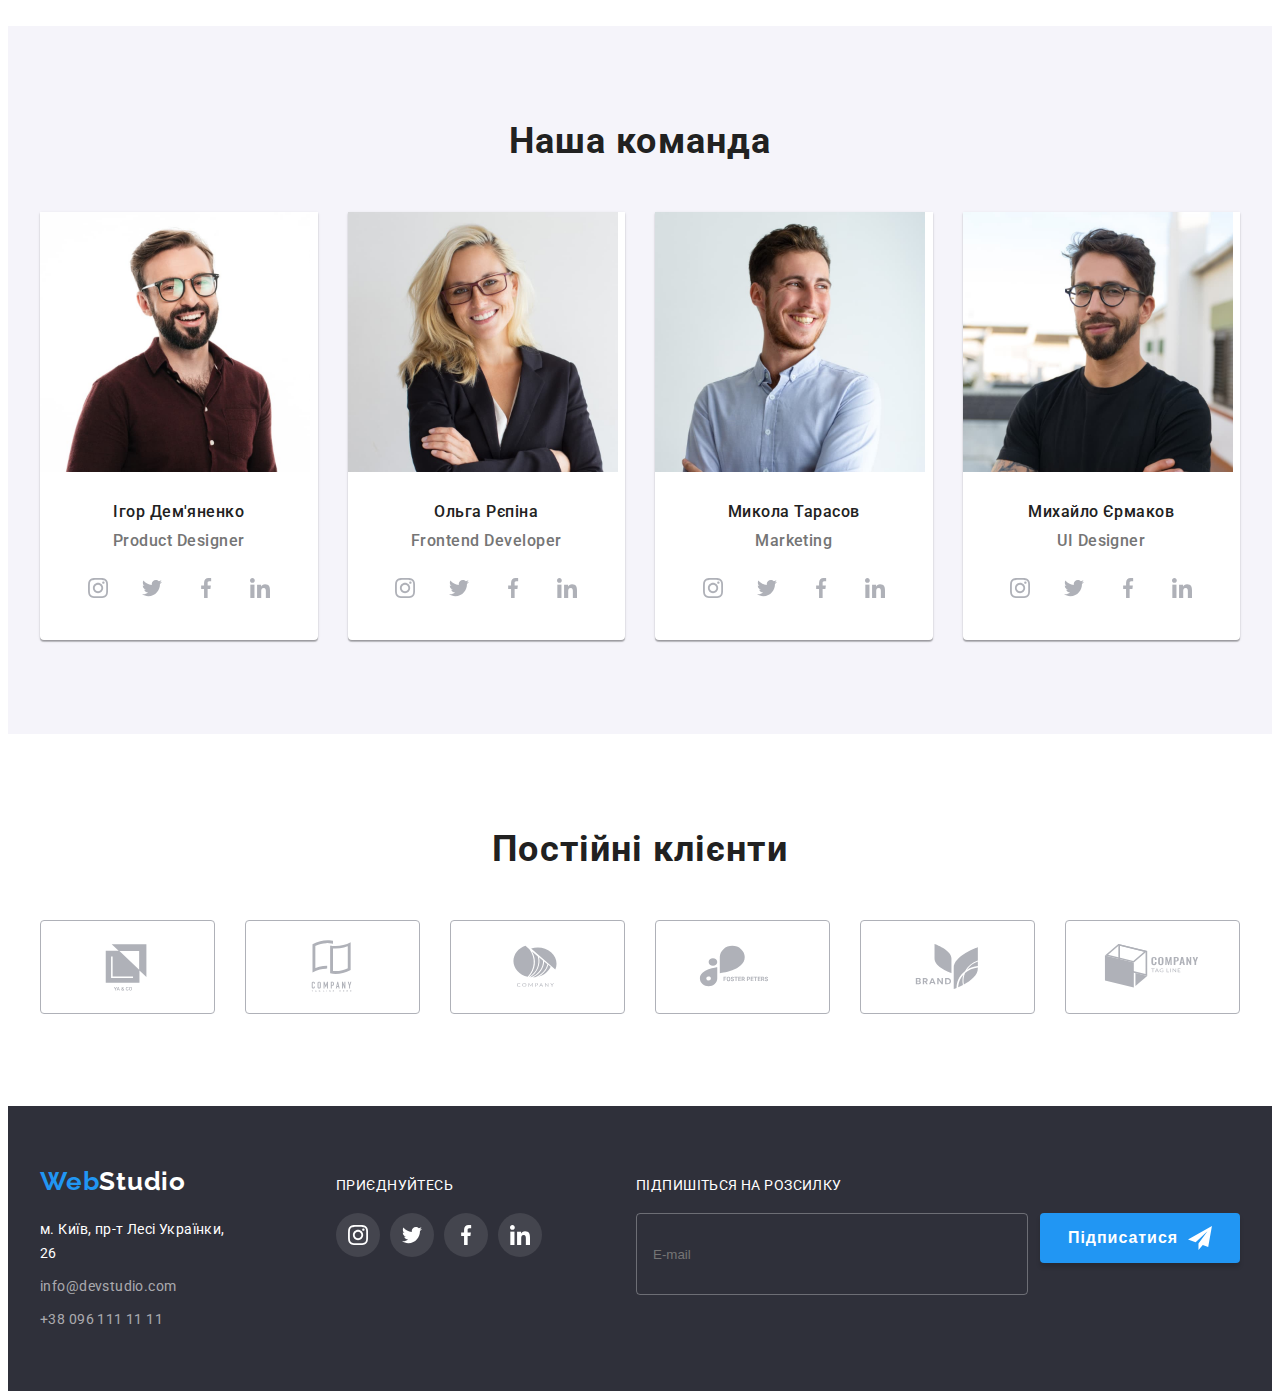
==== commit 76151254: "Додає класи mb10 mb20" ====
--- a/index.html
+++ b/index.html
@@ -72,28 +72,28 @@
             <form class="regform" name="regform">
               <strong class="regform-title">Залиште свої дані, ми вам передзвонимо</strong>
               <div class="regform-group" role="group">
-                <label class="regform-field">
+                <label class="regform-field mb10">
                   <span class="regform-label">Ім'я</span>
-                  <input type="text" class="regform-input" name="name">
+                  <input type="text" class="regform-input" name="name" placeholder=" ">
                   <svg class="regform-icon" width="18" height="18">
                     <use href="./images/icons.svg#person-black"></use>
                   </svg>
                 </label>
-                <label class="regform-field">
+                <label class="regform-field mb10">
                   <span class="regform-label">Телефон</span>
-                  <input type="text" class="regform-input" name="phone">
+                  <input type="text" class="regform-input" name="phone" placeholder=" ">
                   <svg class="regform-icon" width="18" height="18">
                     <use href="./images/icons.svg#phone-black"></use>
                   </svg>
                 </label>
-                <label class="regform-field">
+                <label class="regform-field mb10">
                   <span class="regform-label">Пошта</span>
-                  <input type="text" class="regform-input" name="mail">
+                  <input type="text" class="regform-input" name="mail" placeholder=" ">
                   <svg class="regform-icon" width="18" height="18">
                     <use href="./images/icons.svg#email-black"></use>
                   </svg>
                 </label>
-                <label class="regform-field">
+                <label class="regform-field mb20">
                   <span class="regform-label">Коментар</span>
                   <textarea class="regform-text" name="user-text" rows="5" placeholder="Введіть текст"></textarea>
                 </label>
--- a/css/styles.css
+++ b/css/styles.css
@@ -90,6 +90,14 @@
 .section {
   padding-top: 94px;
   padding-bottom: 94px;
+}
+
+.mb10 {
+  margin-bottom: 10px;
+}
+
+.mb20 {
+  margin-bottom: 20px;
 }
 
 /* Хедер */
@@ -326,9 +334,6 @@
 .modal-close-btn:hover,
 .modal-close-btn:focus {
   cursor: pointer;
-}
-
-.modal-close-icon:hover {
   fill: var(--accent-bgc);
   transition: fill 250ms var(--timing-function);
 }
@@ -357,7 +362,6 @@
 .regform-label {
   display: flex;
   justify-content: flex-start;
-  margin-top: 10px;
   margin-bottom: 4px;
   font-size: 12px;
   color: rgba(117, 117, 117, 1);
@@ -374,11 +378,7 @@
   font-size: 12px;
 }
 
-.regform-input:focus {
-  border-color: var(--accent-bgc);
-  transition: border-color 250ms var(--timing-function);
-}
-
+.regform-input:hover + .regform-icon,
 .regform-input:focus + .regform-icon {
   fill: var(--accent-bgc);
   transition: fill 250ms var(--timing-function);
@@ -386,11 +386,21 @@
 
 .regform-text {
   width: 100%;
+  height: 120px;
   padding: 12px 16px;
   font-size: 12px;
   line-height: calc(14 / 12);
   letter-spacing: 0.01em;
-  margin-bottom: 20px;
+  border: 1px solid rgba(33, 33, 33, 0.2);
+  border-radius: 4px;
+}
+
+.regform-input:hover,
+.regform-input:focus,
+.regform-text:hover,
+.regform-text:focus {
+  border-color: var(--accent-bgc);
+  transition: border-color 250ms var(--timing-function);
 }
 
 .regform-text::placeholder {
@@ -445,6 +455,12 @@
   opacity: 0;
 }
 
+.regform-checkbox:focus + .regform-checked-icon {
+  outline: 1px solid var(--dark-txt-color);
+  outline-offset: 1px;
+  border-radius: 1px;
+}
+
 .regform-button {
   width: 200px;
   height: 50px;
@@ -458,7 +474,8 @@
   color: #ffffff;
 }
 
-.regform-button:hover {
+.regform-button:hover,
+.regform-button:focus {
   cursor: pointer;
   background-color: var(--accent-bgc-hover);
   transition: background-color 250ms var(--timing-function);
@@ -700,7 +717,7 @@
 
 .footer > .container {
   display: flex;
-  gap: 70px;
+  gap: 94px;
   align-items: baseline;
 }
 
@@ -832,7 +849,8 @@
   text-decoration: none;
 }
 
-.project-link:hover {
+.project-link:hover,
+.project-link:focus {
   box-shadow: 0 1px 1px 0 rgba(0, 0, 0, 0.12), 0 4px 4px 0 rgba(0, 0, 0, 0.06),
     1px 4px 6px 0 rgba(0, 0, 0, 0.16);
 }
